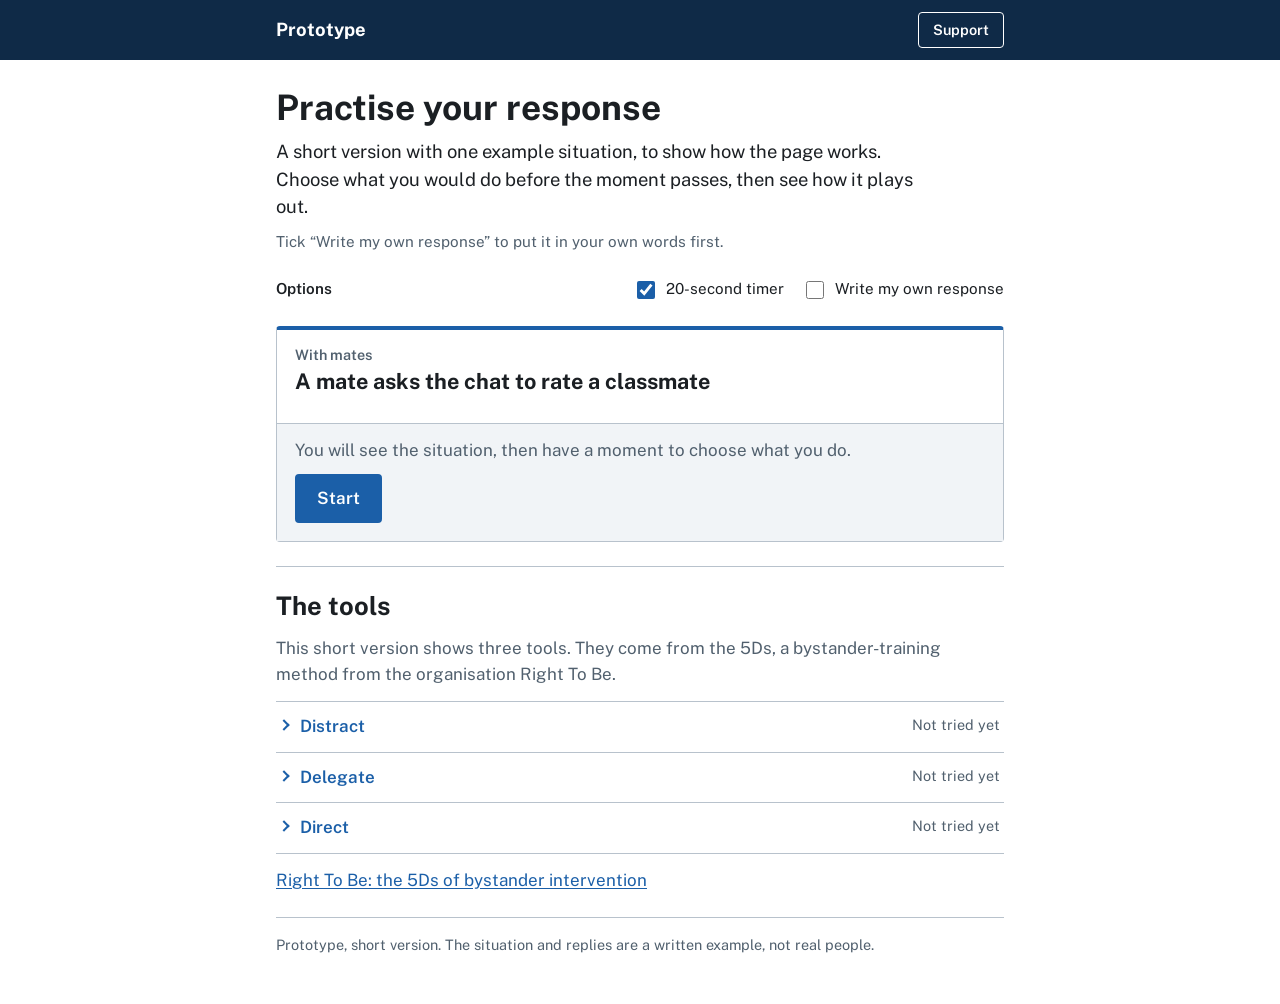
==== practice/index.html @ fb1fb0a7 "Add files via upload" ====
<!doctype html>
<html lang="en-AU">
<head>
<meta charset="utf-8">
<meta name="viewport" content="width=device-width, initial-scale=1, viewport-fit=cover">
<title>Practice Prototype Lite</title>
<link rel="preconnect" href="https://fonts.googleapis.com">
<link rel="stylesheet" href="https://fonts.googleapis.com/css2?family=Public+Sans:wght@400;600;700&display=swap">
<link rel="stylesheet" href="css/theme.css">
<link rel="stylesheet" href="css/styles.css">
</head>
<body>
<div class="bar"><div class="bar-in">
  <span class="brand">Prototype</span>
  <span class="spacer"></span>
  <button class="sos" id="sos" type="button">Support</button>
</div></div>

<main class="wrap">
  <header class="intro">
    <h1>Practise your response</h1>
    <p class="lede">A short version with one example situation, to show how the page works. Choose what you would do before the moment passes, then see how it plays out.</p>
    <p class="tip">Tick “Write my own response” to put it in your own words first.</p>
  </header>

  <nav class="deck" aria-label="Situations">
    <div class="deck-top">
      <span class="deck-label" id="deckLabel">Pick a situation</span>
      <span class="opts">
        <label class="timer-opt" for="timerOn"><input type="checkbox" id="timerOn" checked> 20-second timer</label>
        <label class="timer-opt" for="writeOn"><input type="checkbox" id="writeOn"> Write my own response</label>
      </span>
    </div>
    <div class="chips" id="chips"></div>
  </nav>

  <article class="stage" id="stage">
    <div class="stage-head"><span class="where" id="where"></span><h2 id="sceneTitle"></h2></div>
    <div class="thread" id="thread" aria-live="polite"></div>
    <div class="dock" id="dock"></div>
  </article>

  <section class="kit" aria-labelledby="kh">
    <h2 class="sect" id="kh">The tools</h2>
    <p class="muted" id="kitsum">This short version shows three tools. They come from the 5Ds, a bystander-training method from the organisation Right To Be.</p>
    <div class="kitlist" id="kitlist"></div>
    <p><a href="https://righttobe.org/guides/bystander-intervention-training" target="_blank" rel="noopener">Right To Be: the 5Ds of bystander intervention</a></p>
  </section>

  <footer class="foot">Prototype, short version. The situation and replies are a written example, not real people.</footer>
</main>

<div class="sheet-wrap" id="sheet" hidden>
  <div class="sheet" role="dialog" aria-modal="true" aria-labelledby="sheet-h">
    <h2 id="sheet-h">Support, any time</h2>
    <div class="line"><div><strong>1800RESPECT</strong><br><span class="muted">Sexual, domestic and family violence, 24/7</span></div><span class="num">1800 737 732</span><button class="copy" type="button" data-copy="1800 737 732">Copy</button></div>
    <div class="line"><div><strong>Men's Referral Service</strong><br><span class="muted">For men worried about their own behaviour</span></div><span class="num">1300 766 491</span><button class="copy" type="button" data-copy="1300 766 491">Copy</button></div>
    <div class="line"><div><strong>Lifeline</strong><br><span class="muted">Crisis support, 24/7</span></div><span class="num">13 11 14</span><button class="copy" type="button" data-copy="13 11 14">Copy</button></div>
    <button class="btn" id="sheet-close" type="button">Close</button>
  </div>
</div>

<!-- Scripts load in this order. Each one can use what the ones before it define. -->
<script src="js/tools.js"></script>
<script src="js/situations.js"></script>
<script src="js/state.js"></script>
<script src="js/thread.js"></script>
<script src="js/flow.js"></script>
<script src="js/toolkit.js"></script>
<script src="js/support.js"></script>
<script src="js/main.js"></script>
</body>
</html>
---- practice/css/theme.css ----
/* THEME: every colour and the font. Change a value here and it changes everywhere it is used.
   The first block is light mode; the two after it are dark mode (keep those two identical).
   Same values as the statistics prototype, so the two sites match.

   --bg         page background
   --surface    boxes that sit on the page (buttons, the text box)
   --panel      pale grey areas (messages, the dock)
   --ink        main text
   --muted      grey helper text
   --line       borders and dividing lines
   --empty      the unfilled part of the timer bar
   --you        the main blue (links, buttons, your messages)
   --on-you     text on top of that blue
   --you-soft   pale blue (hover, coach note)
   --real       orange (the timer bar)
   --real-soft  pale orange (not used on this page)
   --head       header background
   --head-ink   header text
   --focus      the keyboard focus ring
   --scrim      the dark layer behind the support pop-up
   --body       the font */
:root{
  --bg:#FFFFFF; --surface:#FFFFFF; --panel:#F1F4F7; --ink:#1B1F23; --muted:#51606E; --line:#B8C2CC; --empty:#C9D1D9;
  --you:#1B5FA8; --on-you:#FFFFFF; --you-soft:#E8F0F9;
  --real:#B8431F; --real-soft:#FBEAE4;
  --head:#0F2A47; --head-ink:#FFFFFF; --focus:#C97A00; --scrim:rgba(10,14,25,.55);
  --body:"Public Sans","Helvetica Neue",Arial,sans-serif;
}
@media (prefers-color-scheme: dark){:root:not([data-theme="light"]){
  --bg:#0F1419; --surface:#161C23; --panel:#1E2630; --ink:#E6EAEE; --muted:#A3AFBA; --line:#3A4654; --empty:#34404D;
  --you:#7FB2EA; --on-you:#0F1419; --you-soft:#1A2B3F;
  --real:#F0906E; --real-soft:#3A221A;
  --head:#0B1D31; --head-ink:#FFFFFF; --focus:#FFD166; --scrim:rgba(0,0,0,.6); color-scheme:dark}}
:root[data-theme="dark"]{
  --bg:#0F1419; --surface:#161C23; --panel:#1E2630; --ink:#E6EAEE; --muted:#A3AFBA; --line:#3A4654; --empty:#34404D;
  --you:#7FB2EA; --on-you:#0F1419; --you-soft:#1A2B3F;
  --real:#F0906E; --real-soft:#3A221A;
  --head:#0B1D31; --head-ink:#FFFFFF; --focus:#FFD166; --scrim:rgba(0,0,0,.6); color-scheme:dark}
---- practice/css/styles.css ----
/* STYLES: layout, sizes and spacing for every part of the page.
   Colours are not set here. They come from theme.css and are used as var(--name).
   The sections below are numbered in the order things appear on the page.
   Each rule has a note on the right saying what it styles. */
body{margin:0}   /* removes the browser's default page margin */

[hidden]{display:none!important}

/* =====================================================================
   1. BASE: defaults that apply to the whole page
   ===================================================================== */
*,*::before,*::after{box-sizing:border-box}          /* widths include padding and borders */
body{background:var(--bg);color:var(--ink);font-family:var(--body);font-size:17px;line-height:1.5}   /* page background, text colour, base text size */
body::before{content:"";position:fixed;inset:0 0 auto;height:env(safe-area-inset-top,0px);z-index:10;background:var(--head)}   /* fills the notch area on phones with the header colour */
p{margin:0}                                          /* spacing between blocks is set by "gap" on their container, not by margins */
a{color:var(--you);text-decoration:underline;text-underline-offset:2px}   /* links: blue and underlined */
button,textarea,input{font:inherit}                  /* form controls use the page font, not the browser default */
button{cursor:pointer;touch-action:manipulation}     /* hand cursor; no double-tap zoom delay on phones */
button:focus-visible,a:focus-visible,textarea:focus-visible,input:focus-visible,summary:focus-visible{outline:3px solid var(--focus);outline-offset:2px}   /* the ring shown when moving through the page with a keyboard */
h1,h2,h3{text-wrap:balance;margin:0}                 /* headings break into even lines */

/* =====================================================================
   2. HEADER: the navy bar at the top ("Prototype" + Support button)
   ===================================================================== */
.bar{position:sticky;top:env(safe-area-inset-top,0px);z-index:9;background:var(--head);color:var(--head-ink)}   /* sticky = stays at the top while scrolling */
.bar-in{max-width:760px;margin:0 auto;padding-left:max(16px,env(safe-area-inset-left,0px));padding-right:max(16px,env(safe-area-inset-right,0px));padding-block:12px;display:flex;align-items:center;gap:12px}   /* keeps header content the same width as the page; padding-block = bar height */
.brand{font-weight:700;font-size:1.15rem}            /* the word "Prototype" */
.spacer{flex:1}                                      /* empty stretch that pushes the Support button to the right */
.sos{background:transparent;border:1px solid var(--head-ink);color:var(--head-ink);border-radius:4px;padding:6px 14px;font-weight:600;font-size:.9rem}   /* Support button: white outline */
.sos:hover{background:var(--head-ink);color:var(--head)}   /* inverts on hover */

/* =====================================================================
   3. PAGE: overall width, gutters, and the intro text
   ===================================================================== */
.wrap{max-width:760px;margin:0 auto;padding-left:max(16px,env(safe-area-inset-left,0px));padding-right:max(16px,env(safe-area-inset-right,0px));padding-block:28px 48px;display:flex;flex-direction:column;gap:24px}   /* max-width = page width; 16px = side gutter; gap = space between sections */
.intro{display:flex;flex-direction:column;gap:10px}  /* heading + the two intro paragraphs */
h1{font-weight:700;font-size:2.2rem;line-height:1.15}   /* "Practise your response" */
.lede{font-size:1.15rem;max-width:60ch}              /* first intro paragraph (larger) */
.tip{font-size:.95rem;color:var(--muted);max-width:60ch}   /* second intro paragraph (smaller, grey) */
.muted{color:var(--muted)}                           /* any grey helper text */

/* =====================================================================
   4. SITUATION PICKER: "Pick a situation", the two tick boxes, the buttons
   ===================================================================== */
.deck{display:flex;flex-direction:column;gap:8px;min-width:0}
.deck-top{display:flex;flex-wrap:wrap;justify-content:space-between;align-items:center;gap:6px 16px}   /* label on the left, tick boxes on the right; wraps on narrow screens */
.deck-label{font-size:.95rem;font-weight:600}        /* "Pick a situation" */
.opts{display:flex;flex-wrap:wrap;gap:6px 18px}      /* holds the two tick boxes side by side */
.timer-opt{display:inline-flex;align-items:center;gap:8px;font-size:.95rem}   /* one tick box + its label */
.timer-opt input{width:18px;height:18px;accent-color:var(--you)}             /* tick box size and colour */
.chips{display:flex;flex-wrap:wrap;gap:8px}          /* row of situation buttons */
.chip{display:inline-flex;align-items:center;gap:6px;background:var(--surface);color:var(--you);border:1px solid var(--you);border-radius:4px;padding:8px 14px;font-weight:600;font-size:.95rem}   /* one situation button (outlined) */
.chip:hover{background:var(--you-soft)}
.chip[aria-current="true"]{background:var(--you);color:var(--on-you)}   /* the situation currently open (filled) */
.tick{display:inline-block;width:6px;height:11px;border-right:2px solid currentColor;border-bottom:2px solid currentColor;transform:rotate(45deg);margin:0 3px 3px 2px}   /* a tick drawn from two borders, rotated; used on chips and tool buttons */

/* =====================================================================
   5. STAGE: the bordered panel holding the situation
      It has three parts stacked: stage-head, thread, dock
   ===================================================================== */
.stage{border:1px solid var(--line);border-top:4px solid var(--you);border-radius:4px;scroll-margin-top:calc(env(safe-area-inset-top,0px) + 68px)}   /* grey border with a thick blue top edge; scroll-margin stops the sticky header covering it */

/* 5a. Stage head: who you are with + the situation title */
.stage-head{padding:14px 18px 0;display:flex;flex-direction:column;gap:2px}
.where{font-size:.9rem;font-weight:600;color:var(--muted)}   /* e.g. "With mates" */
.stage h2{font-size:1.35rem;line-height:1.3}                 /* situation title */

/* 5b. Thread: the conversation and narration */
.thread{padding:14px 18px;display:flex;flex-direction:column;gap:8px}   /* gap = space between messages */
@keyframes rise{from{opacity:.3;transform:translateY(4px)}to{opacity:1;transform:none}}   /* the small fade-up when a message appears */
.narr{color:var(--muted);font-size:.97rem;animation:rise .2s ease}   /* narration lines (grey, no bubble) */
.msg{align-self:flex-start;max-width:85%;min-width:0;background:var(--panel);border-radius:4px;padding:8px 12px;overflow-wrap:anywhere;animation:rise .2s ease}   /* someone else's message: grey box on the left */
.msg .from{display:block;font-size:.85rem;font-weight:700;color:var(--muted)}   /* the speaker's name above the message */
.msg.you{align-self:flex-end;background:var(--you);color:var(--on-you)}        /* your message: blue box on the right */
.msg.you .from{color:var(--on-you)}

/* 5c. Coach note: appears in the thread after a tool has played out */
.coach{border-left:4px solid var(--you);background:var(--you-soft);padding:12px 14px;display:flex;flex-direction:column;gap:10px;margin-top:6px;animation:rise .25s ease}   /* pale blue box with a blue left edge */
.coach h3{font-size:1.05rem}                         /* "Coach: Direct" */
.coach h4{margin:0 0 2px;font-size:.95rem;font-weight:700}   /* "What it did" / "What it left undone" */
.wrote{border-left:3px solid var(--line);padding-left:10px;color:var(--muted);font-size:.95rem;overflow-wrap:anywhere}   /* "You wrote: ..." quote */

/* 5d. Dock: the grey area at the bottom of the stage where you take your turn */
.dock{border-top:1px solid var(--line);background:var(--panel);padding:14px 18px 18px;display:flex;flex-direction:column;gap:10px}
.dock-label{font-weight:700}                         /* the question, e.g. "What do you say or do?" */
.dock textarea{width:100%;min-height:84px;resize:vertical;padding:10px 12px;border:2px solid var(--ink);border-radius:4px;background:var(--surface);color:var(--ink);font-size:16px}   /* the "write my own response" box; 16px stops iPhones zooming in */
.clockbox{display:flex;flex-direction:column;gap:4px}   /* holds the timer bar + "x seconds left" */
.clock{height:8px;background:var(--empty);overflow:hidden}   /* timer bar: the grey track */
.clock i{display:block;height:100%;width:100%;background:var(--real)}   /* timer bar: the orange part that shrinks (width is set by flow.js) */
.clock-text{font-size:.9rem;color:var(--muted);font-variant-numeric:tabular-nums}   /* "19 seconds left"; tabular-nums stops the digits jiggling */
.row{display:flex;flex-wrap:wrap;gap:10px}           /* a row of buttons, e.g. "Try another tool" + "Next situation" */
.btn{background:var(--you);color:var(--on-you);border:2px solid var(--you);border-radius:4px;padding:10px 20px;font-weight:600;align-self:flex-start}   /* main button (solid blue) */
.btn:hover{text-decoration:underline}
.btn.ghost{background:transparent;color:var(--you)}  /* secondary button (outline only) */
.linkbtn{background:none;border:0;color:var(--you);text-decoration:underline;padding:4px 0;align-self:flex-start}   /* a button that looks like a link, e.g. "Skip ahead" */

/* 5e. Tool buttons: the choices shown in the dock */
.tools{display:grid;grid-template-columns:minmax(0,1fr);gap:8px}   /* one column on phones (two on wider screens, see section 8) */
.tool{text-align:left;background:var(--surface);color:var(--ink);border:1px solid var(--you);border-radius:4px;padding:10px 12px;display:flex;flex-direction:column;gap:2px}   /* one tool button */
.tool:hover{background:var(--you-soft)}
.tool .tn{font-weight:700;color:var(--you);display:flex;align-items:center;gap:6px}   /* tool name, e.g. "Distract" */
.tool .tw{font-size:.95rem}                          /* what the tool is */
.tool .te{font-size:.9rem;color:var(--muted)}        /* the example line for this situation */

/* =====================================================================
   6. TOOLKIT: "The five tools" section with the expandable list
   ===================================================================== */
.kit{display:flex;flex-direction:column;gap:14px;border-top:1px solid var(--line);padding-top:24px}   /* line above the section */
h2.sect{font-size:1.6rem;line-height:1.2}            /* section heading */
.kitlist{display:flex;flex-direction:column;border-top:1px solid var(--line)}
.kitlist details{border-bottom:1px solid var(--line)}   /* one expandable row */
.kitlist summary{cursor:pointer;padding:12px 4px;font-weight:600;color:var(--you);list-style:none;display:flex;align-items:flex-start;gap:12px}   /* the clickable row title; list-style:none hides the browser's triangle */
.kitlist summary::-webkit-details-marker{display:none}   /* hides the triangle in Safari */
.kitlist summary::before{content:"";flex:none;width:8px;height:8px;margin-top:7px;border-right:2px solid currentColor;border-bottom:2px solid currentColor;transform:rotate(-45deg)}   /* the arrow, drawn from two borders, pointing right */
.kitlist details[open] summary::before{transform:rotate(45deg);margin-top:5px}   /* arrow points down when the row is open */
.kitlist summary:hover{background:var(--you-soft)}
.kitlist summary .st{margin-left:auto;font-weight:400;font-size:.9rem;color:var(--muted);white-space:nowrap}   /* "Tried" / "Not tried yet" on the right */
.kitlist details p{padding:0 4px 14px;max-width:62ch}   /* the text inside an open row */
.foot{font-size:.9rem;color:var(--muted);border-top:1px solid var(--line);padding-top:16px}   /* footer line at the very bottom */

/* =====================================================================
   7. SUPPORT POP-UP: opens from the Support button in the header
   ===================================================================== */
.sheet-wrap{position:fixed;inset:0;background:var(--scrim);z-index:30;display:flex;align-items:flex-end;justify-content:center}   /* the dark see-through layer over the whole page */
.sheet{background:var(--surface);color:var(--ink);width:100%;max-width:560px;border-top:4px solid var(--you);padding:20px max(16px,env(safe-area-inset-right,0px)) calc(20px + env(safe-area-inset-bottom,0px)) max(16px,env(safe-area-inset-left,0px));display:flex;flex-direction:column;gap:10px}   /* the white panel that sits at the bottom of the screen */
.sheet h2{font-size:1.3rem}
.line{display:flex;flex-wrap:wrap;justify-content:space-between;align-items:center;gap:6px 12px;border:1px solid var(--line);border-radius:4px;padding:12px}   /* one support service row */
.line div{min-width:0}
.num{font-weight:700;font-size:1.2rem;font-variant-numeric:tabular-nums;user-select:all}   /* the phone number; user-select:all selects the whole number in one tap */
.copy{background:transparent;color:var(--you);border:1px solid var(--you);border-radius:4px;padding:6px 12px;font-size:.9rem;font-weight:600}   /* Copy button */

/* =====================================================================
   8. SCREEN SIZES AND MOTION
   ===================================================================== */
@media (min-width:640px){.tools{grid-template-columns:1fr 1fr}}   /* screens wider than 640px: tool buttons in two columns */
@media (prefers-reduced-motion: reduce){*{animation:none!important;transition:none!important}}   /* turns off all animation for people who have asked their device to reduce motion */
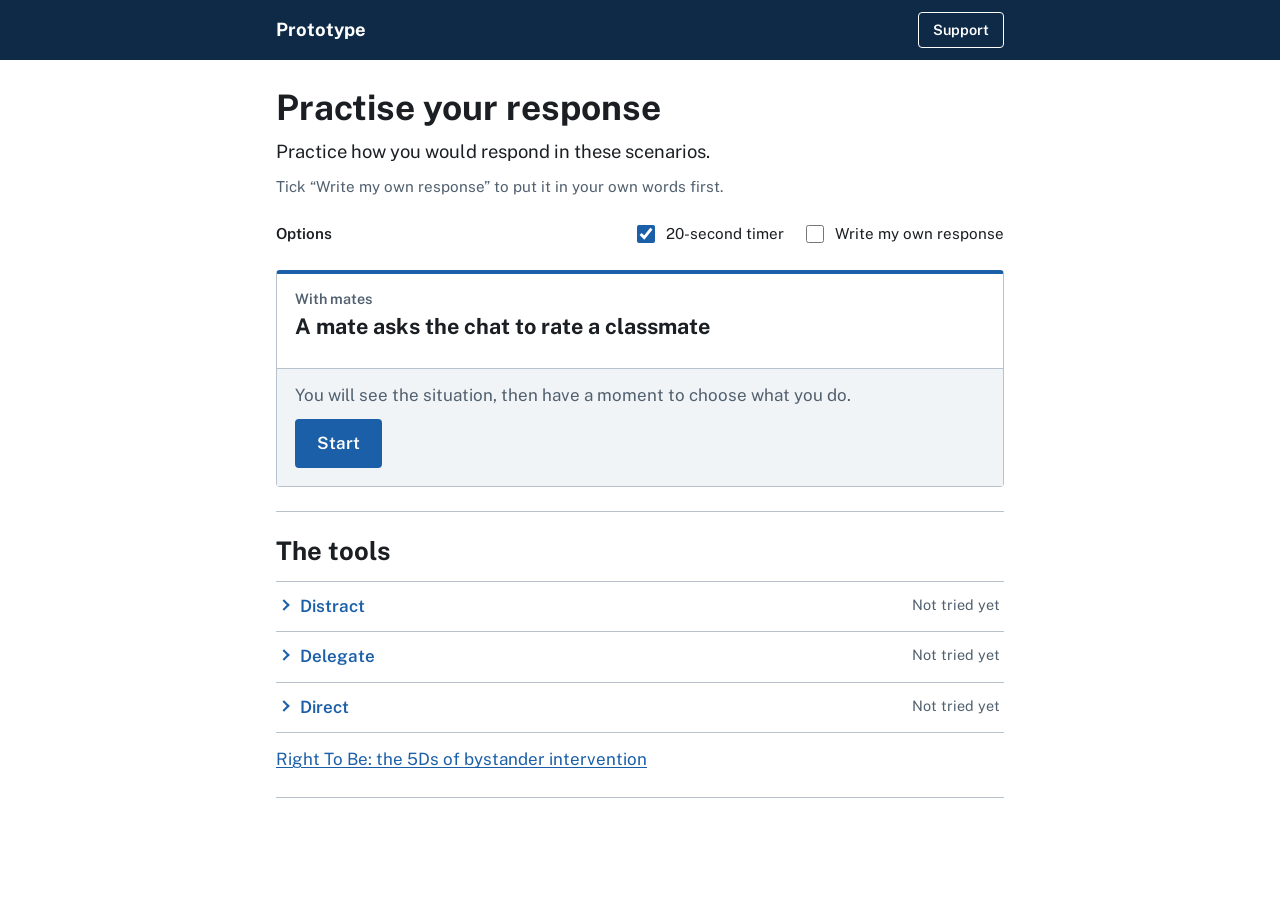
==== commit c257a8a5: "Update files" ====
--- a/practice/index.html
+++ b/practice/index.html
@@ -3,10 +3,10 @@
 <head>
 <meta charset="utf-8">
 <meta name="viewport" content="width=device-width, initial-scale=1, viewport-fit=cover">
-<title>Practice Prototype Lite</title>
+<title>Practice Prototype</title>
 <link rel="preconnect" href="https://fonts.googleapis.com">
 <link rel="stylesheet" href="https://fonts.googleapis.com/css2?family=Public+Sans:wght@400;600;700&display=swap">
-<link rel="stylesheet" href="css/theme.css">
+<link rel="stylesheet" href="../css/theme.css">
 <link rel="stylesheet" href="css/styles.css">
 </head>
 <body>
@@ -19,7 +19,7 @@
 <main class="wrap">
   <header class="intro">
     <h1>Practise your response</h1>
-    <p class="lede">A short version with one example situation, to show how the page works. Choose what you would do before the moment passes, then see how it plays out.</p>
+    <p class="lede">Practice how you would respond in these scenarios.</p>
     <p class="tip">Tick “Write my own response” to put it in your own words first.</p>
   </header>
 
@@ -42,23 +42,12 @@
 
   <section class="kit" aria-labelledby="kh">
     <h2 class="sect" id="kh">The tools</h2>
-    <p class="muted" id="kitsum">This short version shows three tools. They come from the 5Ds, a bystander-training method from the organisation Right To Be.</p>
     <div class="kitlist" id="kitlist"></div>
     <p><a href="https://righttobe.org/guides/bystander-intervention-training" target="_blank" rel="noopener">Right To Be: the 5Ds of bystander intervention</a></p>
   </section>
 
-  <footer class="foot">Prototype, short version. The situation and replies are a written example, not real people.</footer>
+  <footer class="foot"></footer>
 </main>
-
-<div class="sheet-wrap" id="sheet" hidden>
-  <div class="sheet" role="dialog" aria-modal="true" aria-labelledby="sheet-h">
-    <h2 id="sheet-h">Support, any time</h2>
-    <div class="line"><div><strong>1800RESPECT</strong><br><span class="muted">Sexual, domestic and family violence, 24/7</span></div><span class="num">1800 737 732</span><button class="copy" type="button" data-copy="1800 737 732">Copy</button></div>
-    <div class="line"><div><strong>Men's Referral Service</strong><br><span class="muted">For men worried about their own behaviour</span></div><span class="num">1300 766 491</span><button class="copy" type="button" data-copy="1300 766 491">Copy</button></div>
-    <div class="line"><div><strong>Lifeline</strong><br><span class="muted">Crisis support, 24/7</span></div><span class="num">13 11 14</span><button class="copy" type="button" data-copy="13 11 14">Copy</button></div>
-    <button class="btn" id="sheet-close" type="button">Close</button>
-  </div>
-</div>
 
 <!-- Scripts load in this order. Each one can use what the ones before it define. -->
 <script src="js/tools.js"></script>
--- a/css/theme.css
+++ b/css/theme.css
@@ -0,0 +1,12 @@
+/* THEME: every colour and font used on the page.
+   The page is light mode only.
+   --you = your guess (blue), --real = the real number (orange), --empty = unfilled figures. */
+:root{
+  --bg:#FFFFFF; --surface:#FFFFFF; --panel:#F1F4F7; --ink:#1B1F23; --muted:#51606E; --line:#B8C2CC; --empty:#C9D1D9;
+  --you:#1B5FA8; --on-you:#FFFFFF; --you-soft:#E8F0F9;
+  --real:#B8431F; --real-soft:#FBEAE4;
+  --head:#0F2A47; --head-ink:#FFFFFF; --focus:#C97A00; --scrim:rgba(10,14,25,.55); --shadow:rgba(16,24,40,.25);
+  --display:"Public Sans","Helvetica Neue",Arial,sans-serif;
+  --body:"Public Sans","Helvetica Neue",Arial,sans-serif;
+  color-scheme:light;
+}
